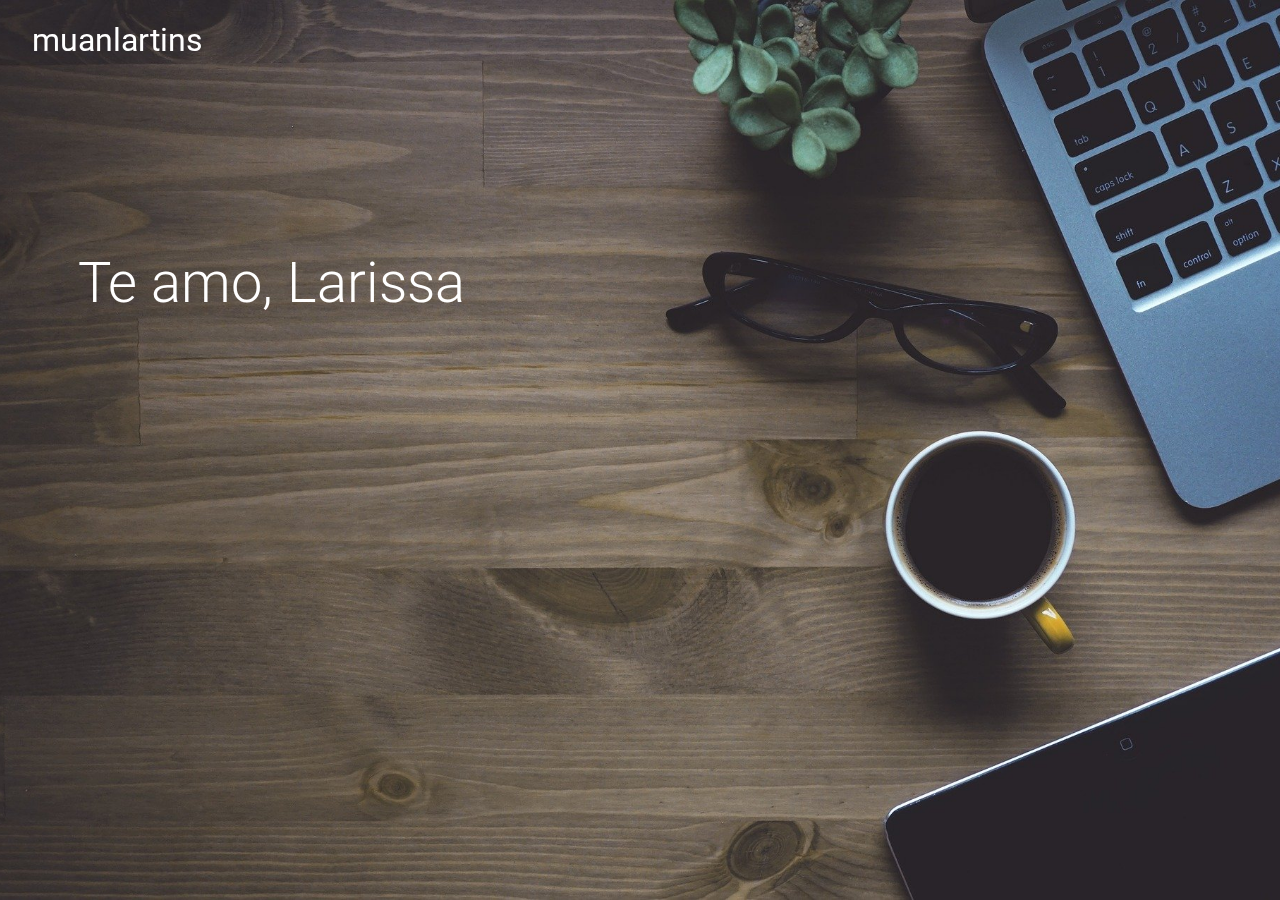
==== index.html @ 87e59795 "Initial template with Bootstrap" ====
<!DOCTYPE html>
<html lang="en">
<head>
    <meta charset="UTF-8">
    <meta name="viewport" content="width=device-width, initial-scale=1.0">
    <meta http-equiv="X-UA-Compatible" content="ie=edge">
    <link rel="stylesheet" href="https://stackpath.bootstrapcdn.com/bootstrap/4.4.1/css/bootstrap.min.css" integrity="sha384-Vkoo8x4CGsO3+Hhxv8T/Q5PaXtkKtu6ug5TOeNV6gBiFeWPGFN9MuhOf23Q9Ifjh" crossorigin="anonymous">
    <link rel="stylesheet" href="style.css">
    <link href="https://fonts.googleapis.com/css?family=Roboto&display=swap" rel="stylesheet">
    <title>muanlartins</title>
</head>
<body>
    <header class="master-header container-fluid">
        <nav class="navbar navbar-expand navbar-dark fixed-top" id="navbar-main">
            <a class="navbar-brand py-2 pl-3" href="muanlartins.github.io" id="logo">muanlartins</a>
        </nav>
        <div class="secret-text display-4">Te amo, Larissa</div>
    </header>
    <div data-spy="scroll" data-target="#navbar-main"></div>
    <script src="https://code.jquery.com/jquery-3.4.1.slim.min.js" integrity="sha384-J6qa4849blE2+poT4WnyKhv5vZF5SrPo0iEjwBvKU7imGFAV0wwj1yYfoRSJoZ+n" crossorigin="anonymous"></script>
    <script src="https://cdn.jsdelivr.net/npm/popper.js@1.16.0/dist/umd/popper.min.js" integrity="sha384-Q6E9RHvbIyZFJoft+2mJbHaEWldlvI9IOYy5n3zV9zzTtmI3UksdQRVvoxMfooAo" crossorigin="anonymous"></script>
    <script src="https://stackpath.bootstrapcdn.com/bootstrap/4.4.1/js/bootstrap.min.js" integrity="sha384-wfSDF2E50Y2D1uUdj0O3uMBJnjuUD4Ih7YwaYd1iqfktj0Uod8GCExl3Og8ifwB6" crossorigin="anonymous"></script>
    <script src="main.js"></script>
</body>
</html>
---- style.css ----
body{
    font-family: 'Roboto', sans-serif;
}

.header-text{
    color: white;
    width: 100vw;
    height: 100vh;
}

#logo{
    font-size : 32px;
    transition : 0.25s;
}

.master-header{
    background-image: url("background.jpg");
    background-repeat: no-repeat;
    background-attachment: scroll;
    background-position: center center;
    background-size: cover;
    width: 100vw;
    height: 100vh;
}

.navbar-background{
    background-color: rgba(0, 0, 0, 0.7);
}

#navbar-main{
    transition-property: background-color;
    transition-duration: 0.25s;
}

.secret-text{
    color: white;
    padding-top: 250px;
    padding-left: 5%;
}
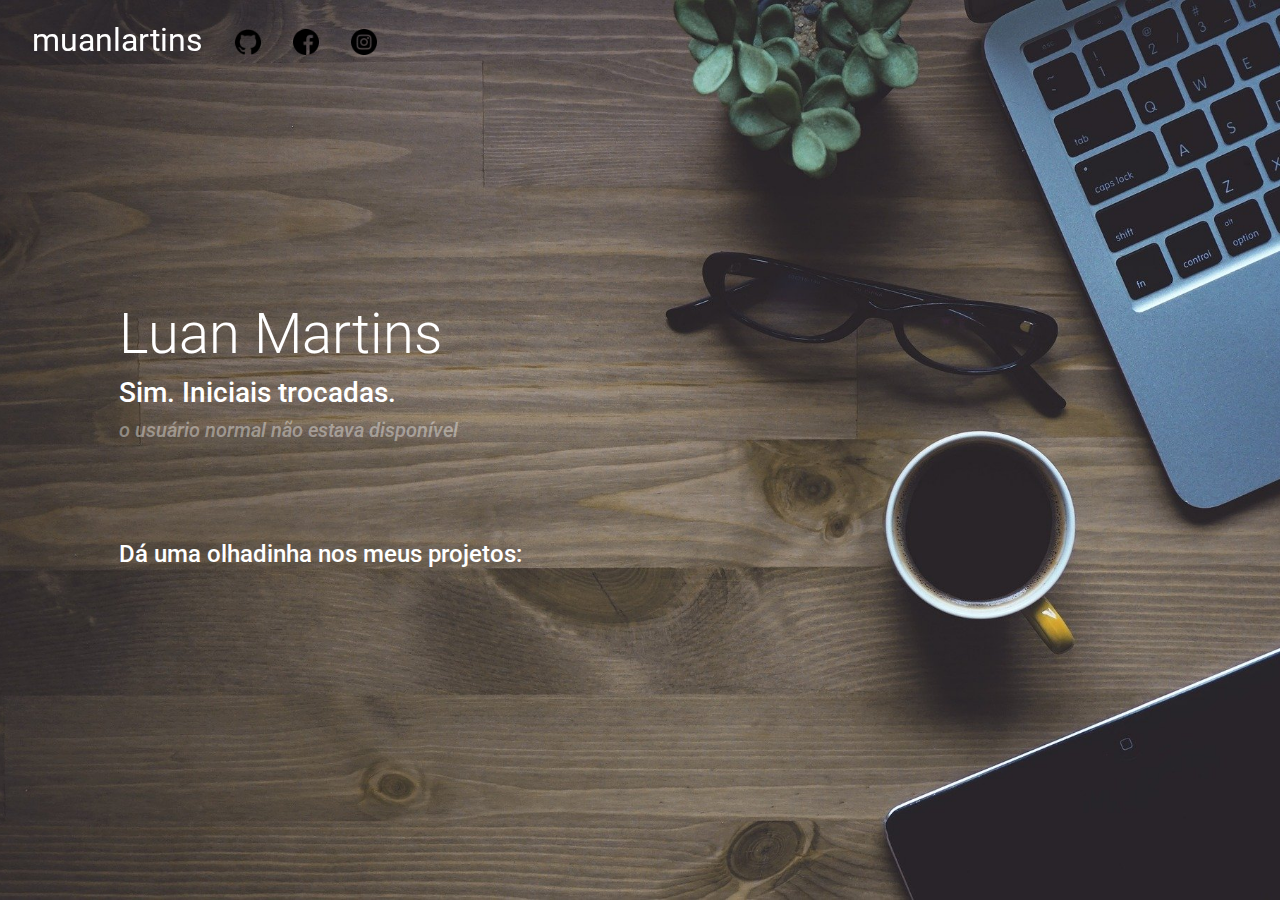
==== commit ea9f569b: "Add main header" ====
--- a/index.html
+++ b/index.html
@@ -10,16 +10,39 @@
     <title>muanlartins</title>
 </head>
 <body>
-    <header class="master-header container-fluid">
+    <div class="main-content container-fluid">
         <nav class="navbar navbar-expand navbar-dark fixed-top" id="navbar-main">
-            <a class="navbar-brand py-2 pl-3" href="muanlartins.github.io" id="logo">muanlartins</a>
+            <a class="navbar-brand py-2 pl-3" href="#" id="logo">muanlartins</a>
+            <ul class="nav pt-1">
+                <li class="nav-item">
+                    <a class="nav-link" href="https://github.com/muanlartins/"><img src="github.png" class="social-media-icon"></a>
+                </li>
+                <li class="nav-item">
+                    <a class="nav-link" href="https://www.facebook.com/profile.php?id=100002943550642"><img src="facebook.png" class="social-media-icon"></a>
+                </li>
+                <li class="nav-item">
+                    <a class="nav-link" href="https://www.instagram.com/muanlartins/"><img src="instagram.png" class="social-media-icon"></a>
+                </li>
+            </ul>
         </nav>
-        <div class="secret-text display-4">Te amo, Larissa</div>
-    </header>
+        <div class="header-text row" style="width: 100%; height:50%; padding-top: 80px">
+            <div class="col offset-1 align-self-end">
+                <h1 class="display-4" id="text-1">Luan Martins</h1>
+                <h2 class="h3" id="text-2">Sim. Iniciais trocadas.</h2>
+                <h3 class="h5" id="text-3" style="color: rgba(255, 255, 255, 0.4)"><i>o usuário normal não estava disponível</i></h3>
+            </div>
+        </div>
+        <div class="row" style="width:100%; height:10%"></div>
+        <div class="header-text row" style="width:100%; height:40%">
+            <div class="col offset-1 align-self-start">
+                <h2 class="h4" id="text-4">Dá uma olhadinha nos meus projetos:</h2>
+            </div>
+        </div>
+    </div>
     <div data-spy="scroll" data-target="#navbar-main"></div>
     <script src="https://code.jquery.com/jquery-3.4.1.slim.min.js" integrity="sha384-J6qa4849blE2+poT4WnyKhv5vZF5SrPo0iEjwBvKU7imGFAV0wwj1yYfoRSJoZ+n" crossorigin="anonymous"></script>
     <script src="https://cdn.jsdelivr.net/npm/popper.js@1.16.0/dist/umd/popper.min.js" integrity="sha384-Q6E9RHvbIyZFJoft+2mJbHaEWldlvI9IOYy5n3zV9zzTtmI3UksdQRVvoxMfooAo" crossorigin="anonymous"></script>
     <script src="https://stackpath.bootstrapcdn.com/bootstrap/4.4.1/js/bootstrap.min.js" integrity="sha384-wfSDF2E50Y2D1uUdj0O3uMBJnjuUD4Ih7YwaYd1iqfktj0Uod8GCExl3Og8ifwB6" crossorigin="anonymous"></script>
     <script src="main.js"></script>
 </body>
-</html>+</html>
--- a/style.css
+++ b/style.css
@@ -4,8 +4,6 @@
 
 .header-text{
     color: white;
-    width: 100vw;
-    height: 100vh;
 }
 
 #logo{
@@ -13,7 +11,7 @@
     transition : 0.25s;
 }
 
-.master-header{
+.main-content{
     background-image: url("background.jpg");
     background-repeat: no-repeat;
     background-attachment: scroll;
@@ -32,8 +30,6 @@
     transition-duration: 0.25s;
 }
 
-.secret-text{
-    color: white;
-    padding-top: 250px;
-    padding-left: 5%;
+.social-media-icon{
+    width:26px;
 }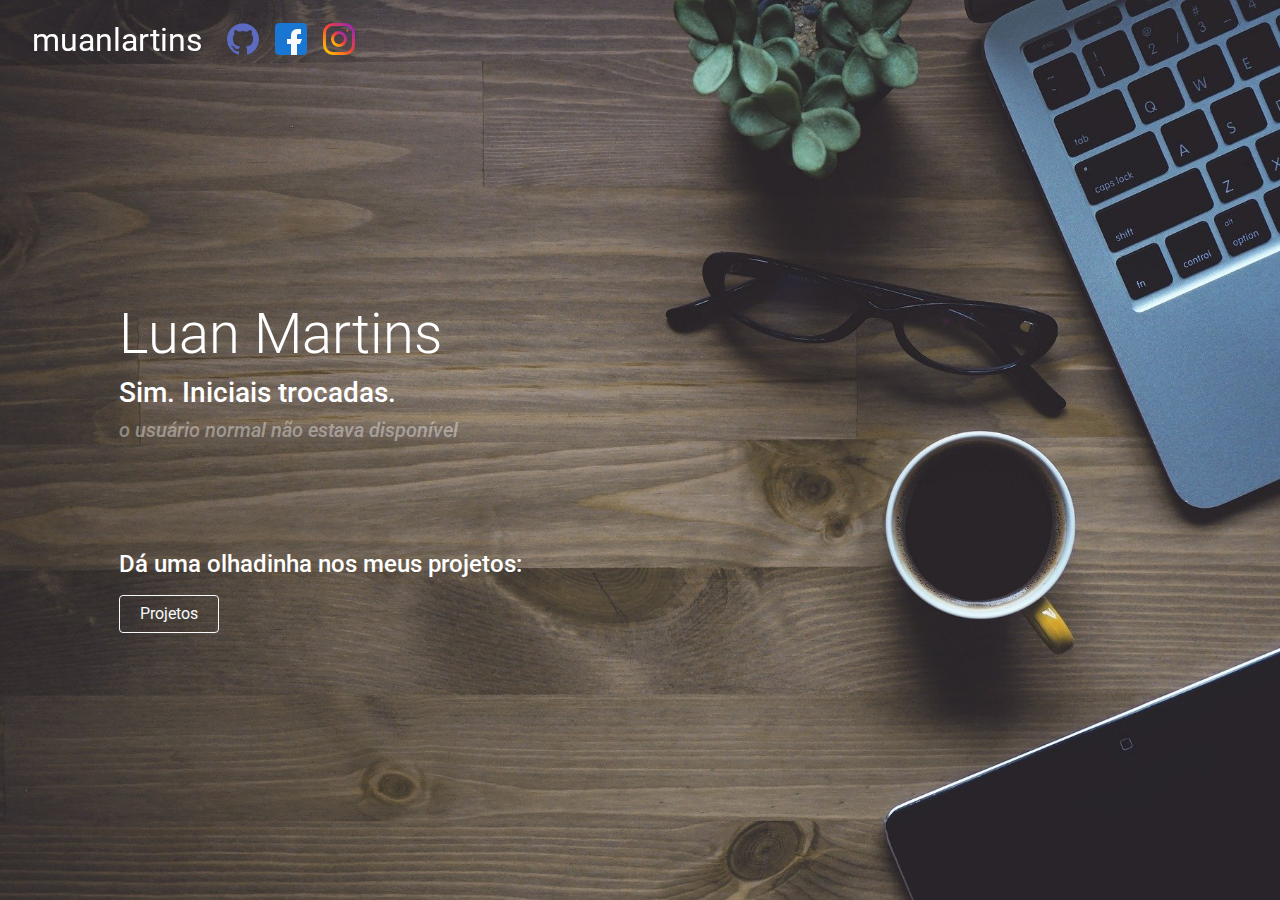
==== commit 6ddf1674: "Final Initial Page Template" ====
--- a/index.html
+++ b/index.html
@@ -12,16 +12,16 @@
 <body>
     <div class="main-content container-fluid">
         <nav class="navbar navbar-expand navbar-dark fixed-top" id="navbar-main">
-            <a class="navbar-brand py-2 pl-3" href="#" id="logo">muanlartins</a>
-            <ul class="nav pt-1">
+            <a class="navbar-brand pt-2 pl-3" href="#" id="logo">muanlartins</a>
+            <ul class="nav">
                 <li class="nav-item">
-                    <a class="nav-link" href="https://github.com/muanlartins/"><img src="github.png" class="social-media-icon"></a>
+                    <a class="px-2 " href="https://github.com/muanlartins/"><img class="img-fluid" id="github"></a>
                 </li>
                 <li class="nav-item">
-                    <a class="nav-link" href="https://www.facebook.com/profile.php?id=100002943550642"><img src="facebook.png" class="social-media-icon"></a>
+                    <a class="px-2" href="https://www.facebook.com/profile.php?id=100002943550642"><img class="img-fluid" id="facebook"></a>
                 </li>
                 <li class="nav-item">
-                    <a class="nav-link" href="https://www.instagram.com/muanlartins/"><img src="instagram.png" class="social-media-icon"></a>
+                    <a class="px-2" href="https://www.instagram.com/muanlartins/"><img class="img-fluid" id="instagram"></a>
                 </li>
             </ul>
         </nav>
@@ -32,10 +32,10 @@
                 <h3 class="h5" id="text-3" style="color: rgba(255, 255, 255, 0.4)"><i>o usuário normal não estava disponível</i></h3>
             </div>
         </div>
-        <div class="row" style="width:100%; height:10%"></div>
-        <div class="header-text row" style="width:100%; height:40%">
+        <div class="header-text row" style="width:100%; height:50%; padding-top: 100px">
             <div class="col offset-1 align-self-start">
                 <h2 class="h4" id="text-4">Dá uma olhadinha nos meus projetos:</h2>
+                <a class="btn btn-outline-light mt-2" style="width: 100px" href="#">Projetos</a>
             </div>
         </div>
     </div>
--- a/style.css
+++ b/style.css
@@ -4,6 +4,7 @@
 
 .header-text{
     color: white;
+    transition: 0.25s;
 }
 
 #logo{
@@ -28,8 +29,4 @@
 #navbar-main{
     transition-property: background-color;
     transition-duration: 0.25s;
-}
-
-.social-media-icon{
-    width:26px;
 }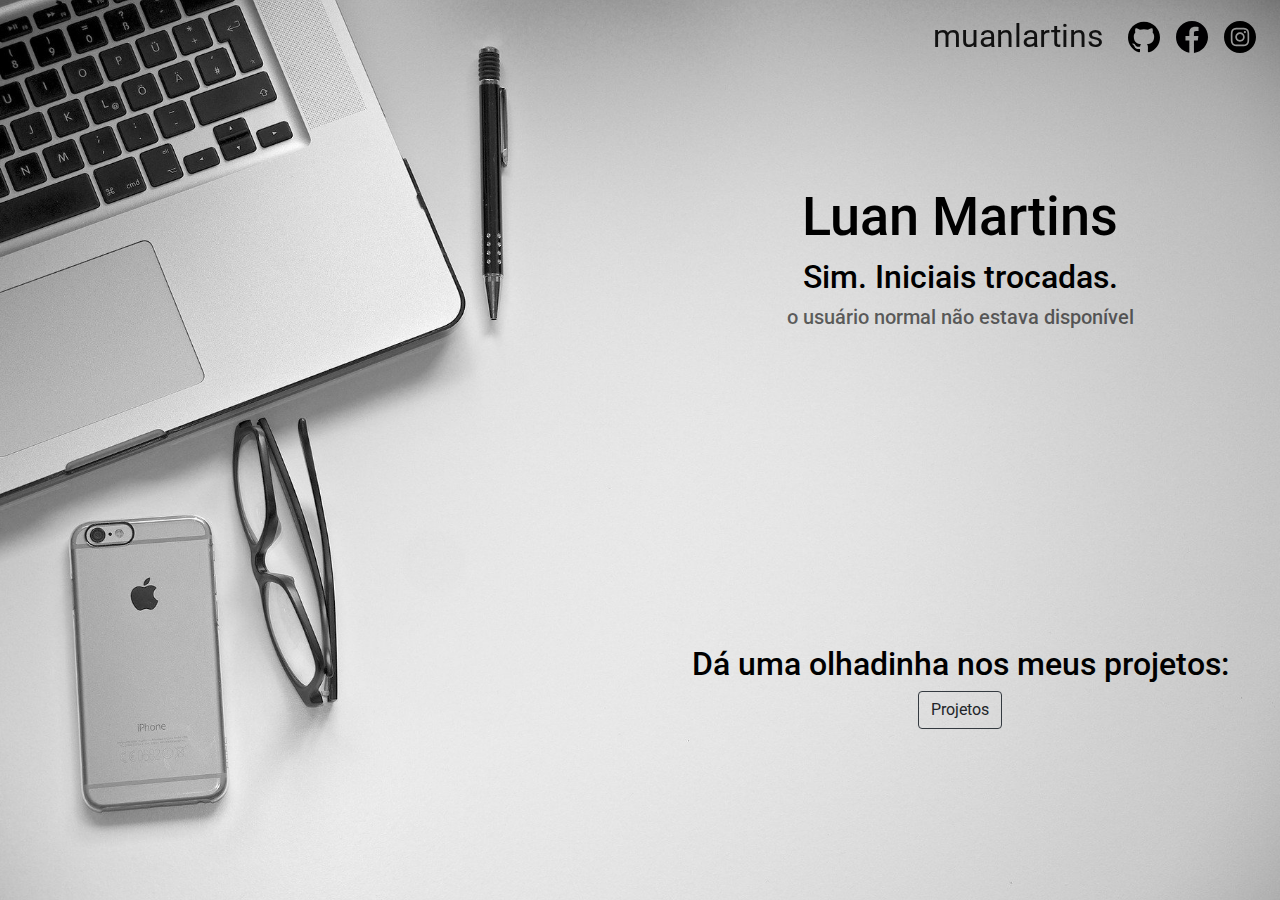
==== commit 308a1fb3: "Added flexbox technology" ====
--- a/index.html
+++ b/index.html
@@ -10,33 +10,29 @@
     <title>muanlartins</title>
 </head>
 <body>
-    <div class="main-content container-fluid">
-        <nav class="navbar navbar-expand navbar-dark fixed-top" id="navbar-main">
-            <a class="navbar-brand pt-2 pl-3" href="#" id="logo">muanlartins</a>
+    <div class="main-content d-flex flex-column">
+        <nav class="navbar navbar-expand navbar-light fixed-top" id="navbar-main">
+            <a class="navbar-brand pt-1 pl-3 ml-auto" href="#" id="logo">muanlartins</a>
             <ul class="nav">
                 <li class="nav-item">
-                    <a class="px-2 " href="https://github.com/muanlartins/"><img class="img-fluid" id="github"></a>
+                    <a class="px-2 " href="https://github.com/muanlartins/"><img class="img-fluid social-media-icon" src="github.svg"></a>
                 </li>
                 <li class="nav-item">
-                    <a class="px-2" href="https://www.facebook.com/profile.php?id=100002943550642"><img class="img-fluid" id="facebook"></a>
+                    <a class="px-2" href="https://www.facebook.com/profile.php?id=100002943550642"><img class="img-fluid social-media-icon" src="facebook.svg"></a>
                 </li>
                 <li class="nav-item">
-                    <a class="px-2" href="https://www.instagram.com/muanlartins/"><img class="img-fluid" id="instagram"></a>
+                    <a class="px-2" href="https://www.instagram.com/muanlartins/"><img class="img-fluid social-media-icon" src="instagram.svg"></a>
                 </li>
             </ul>
         </nav>
-        <div class="header-text row" style="width: 100%; height:50%; padding-top: 80px">
-            <div class="col offset-1 align-self-end">
-                <h1 class="display-4" id="text-1">Luan Martins</h1>
-                <h2 class="h3" id="text-2">Sim. Iniciais trocadas.</h2>
-                <h3 class="h5" id="text-3" style="color: rgba(255, 255, 255, 0.4)"><i>o usuário normal não estava disponível</i></h3>
-            </div>
+        <div class="d-flex flex-column justify-content-center ml-auto w-custom h-50 mt-5">
+            <h1 class="header-text align-self-center" id="text-1">Luan Martins</h1>
+            <h2 class="header-text align-self-center" id="text-2">Sim. Iniciais trocadas.</h2>
+            <h3 class="header-text align-self-center" id="text-3">o usuário normal não estava disponível</h3>
         </div>
-        <div class="header-text row" style="width:100%; height:50%; padding-top: 100px">
-            <div class="col offset-1 align-self-start">
-                <h2 class="h4" id="text-4">Dá uma olhadinha nos meus projetos:</h2>
-                <a class="btn btn-outline-light mt-2" style="width: 100px" href="#">Projetos</a>
-            </div>
+        <div class="d-flex flex-column justify-content-center ml-auto w-custom h-50">
+            <h2 class="header-text align-self-center" id="text-4">Dá uma olhadinha nos meus projetos:</h2>
+            <a class="btn btn-outline-dark align-self-center">Projetos</a>
         </div>
     </div>
     <div data-spy="scroll" data-target="#navbar-main"></div>
--- a/style.css
+++ b/style.css
@@ -3,17 +3,17 @@
 }
 
 .header-text{
-    color: white;
+    color: black;
     transition: 0.25s;
 }
 
 #logo{
-    font-size : 32px;
-    transition : 0.25s;
+    font-size : 20px;
+    transition: 0.25s;
 }
 
 .main-content{
-    background-image: url("background.jpg");
+    background-image: url("background-4.jpg");
     background-repeat: no-repeat;
     background-attachment: scroll;
     background-position: center center;
@@ -29,4 +29,252 @@
 #navbar-main{
     transition-property: background-color;
     transition-duration: 0.25s;
+}
+
+.social-media-icon{
+    width: 20px;
+    transition-duration: 0.25s;
+    transition-property: all;
+}
+
+#text-1{
+    font-size: 46px;
+}
+
+#text-2{
+    font-size: 24px;
+}
+
+#text-3{
+    font-size: 12px;
+    color: rgb(0, 0, 0, 0.6);
+}
+
+#text-4{
+    font-size: 24px;
+}
+
+.w-custom{
+    width: 50%!important;
+}
+
+@media only screen and (min-width: 270px){
+
+    #text-1{
+        font-size: 36px;
+    }
+
+    #text-2{
+        font-size: 19px;
+    }
+
+    #text-3{
+        font-size: 10px;
+    }
+
+    #text-4{
+        font-size: 19px;
+    }
+
+
+    #logo{
+        font-size: 16px;
+    }
+
+    .social-media-icon{
+        width: 16px;
+    }
+
+    .w-custom{
+        width: 100%!important;
+    }
+}
+
+@media only screen and (min-width: 380px){
+
+    #text-1{
+        font-size: 40px;
+    }
+
+    #text-2{
+        font-size: 21px;
+    }
+
+    #text-3{
+        font-size: 11px;
+    }
+
+    #text-4{
+        font-size: 21px;
+    }
+
+
+    #logo{
+        font-size: 18px;
+    }
+
+    .social-media-icon{
+        width: 18px;
+    }
+
+    .w-custom{
+        width: 100%!important;
+    }
+}
+
+@media only screen and (min-width: 490px){
+
+    #text-1{
+        font-size: 44px;
+    }
+
+    #text-2{
+        font-size: 23px;
+    }
+
+    #text-3{
+        font-size: 12px;
+    }
+
+    #text-4{
+        font-size: 23px;
+    }
+
+
+    #logo{
+        font-size: 20px;
+    }
+
+    .social-media-icon{
+        width: 20px;
+    }
+
+    .w-custom{
+        width: 90%!important;
+    }
+}
+
+@media only screen and (min-width: 576px){
+
+    #text-1{
+        font-size: 48px;
+    }
+
+    #text-2{
+        font-size: 26px;
+    }
+
+    #text-3{
+        font-size: 14px;
+    }
+
+    #text-4{
+        font-size: 26px;
+    }
+
+
+    #logo{
+        font-size: 22px;
+    }
+
+    .social-media-icon{
+        width: 22px;
+    }
+
+    .w-custom{
+        width: 80%!important;
+    }
+}
+
+@media only screen and (min-width: 768px){
+
+    #text-1{
+        font-size: 50px;
+    }
+
+    #text-2{
+        font-size: 28px;
+    }
+
+    #text-3{
+        font-size: 16px;
+    }
+
+    #text-4{
+        font-size: 28px;
+    }
+
+    #logo{
+        font-size: 24px;
+    }
+
+    .social-media-icon{
+        width: 24px;
+    }
+
+    .w-custom{
+        width: 70%!important;
+    }
+}
+
+@media only screen and (min-width: 992px){
+
+    #text-1{
+        font-size: 52px;
+    }
+
+    #text-2{
+        font-size: 30px;
+    }
+
+    #text-3{
+        font-size: 18px;
+    }
+
+    #text-4{
+        font-size: 30px;
+    }
+
+    #logo{
+        font-size: 28px;
+    }
+
+    .social-media-icon{
+        width: 28px;
+    }
+
+    .w-custom{
+        width: 60%!important;
+    }
+}
+
+@media only screen and (min-width: 1200px){
+
+    #text-1{
+        font-size: 54px;
+    }
+
+    #text-2{
+        font-size: 32px;
+    }
+
+    #text-3{
+        font-size: 20px;
+    }
+
+    #text-4{
+        font-size: 32px;
+    }
+
+    #logo{
+        font-size: 32px;
+    }
+
+    .social-media-icon{
+        width: 32px;
+    }
+
+    .w-custom{
+        width: 50%!important;
+    }
 }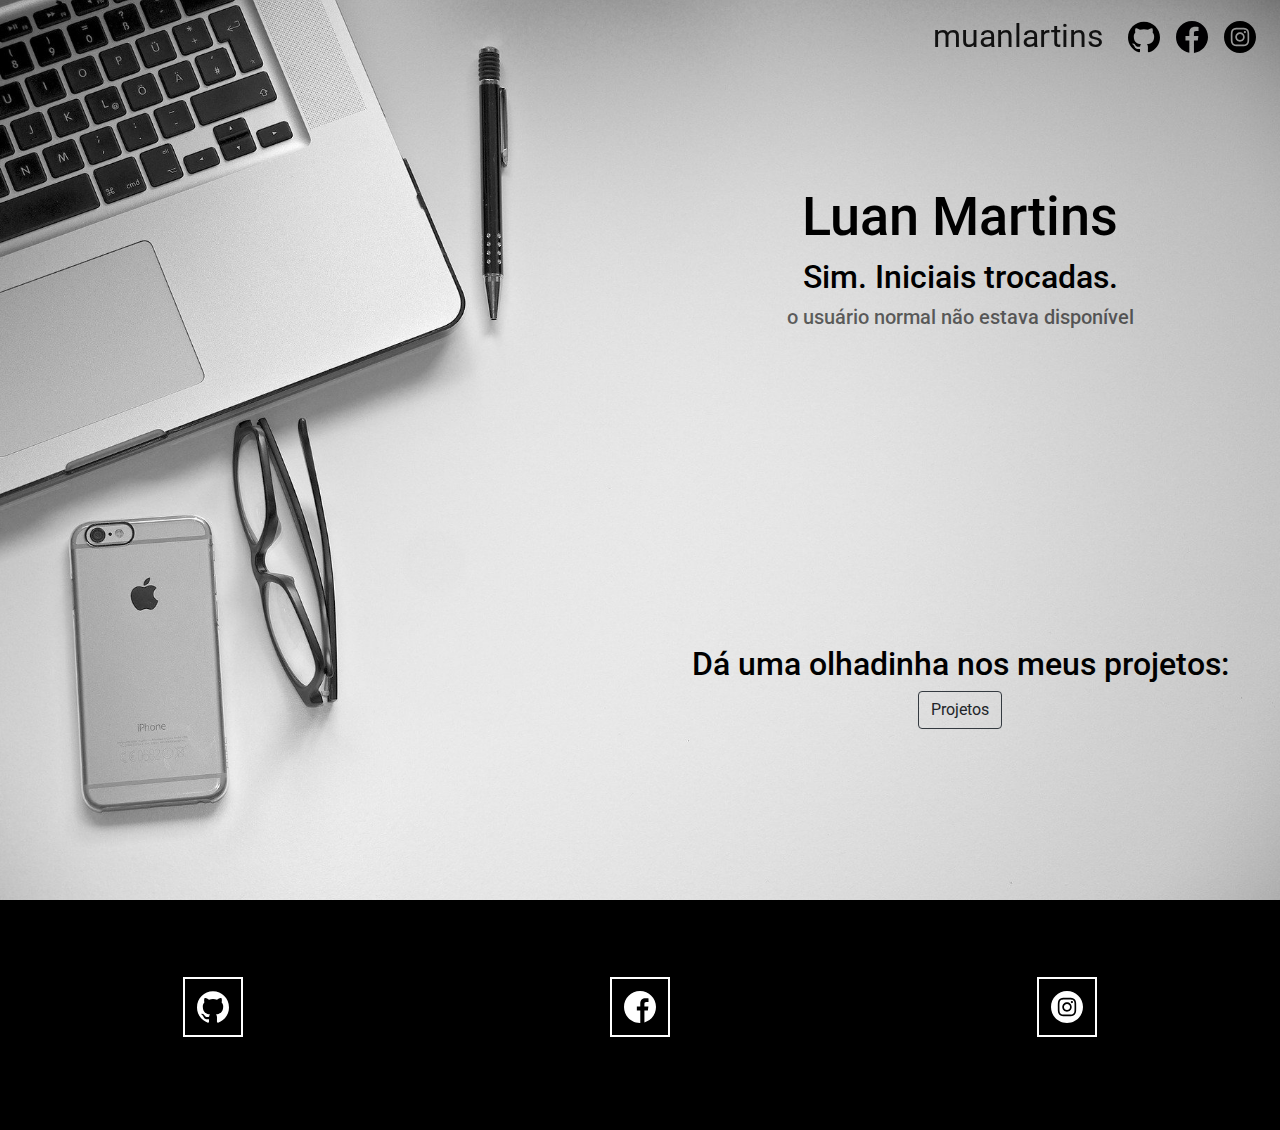
==== commit 80f42fed: "Added footer" ====
--- a/index.html
+++ b/index.html
@@ -35,6 +35,31 @@
             <a class="btn btn-outline-dark align-self-center">Projetos</a>
         </div>
     </div>
+    <footer class="d-flex main-footer">
+        <ul class="d-flex flex-row justify-content-around w-100 align-self-center" style="position: absolute;">
+            <li class="d-flex nav-item footer-social-media-icon">
+                <span style="color: white"></span>
+                <span style="color: white"></span>
+                <span style="color: white"></span>
+                <span style="color: white"></span>
+                <a href="https://github.com/muanlartins/" class="d-flex align-self-center justify-content-center w-100 h-100"><img class="img-fluid social-media-icon align-self-center" src="github-white.svg"></a>
+            </li>
+            <li class="d-flex nav-item footer-social-media-icon">
+                <span style="color: white"></span>
+                <span style="color: white"></span>
+                <span style="color: white"></span>
+                <span style="color: white"></span>
+                <a href="https://www.facebook.com/profile.php?id=100002943550642" class="d-flex align-self-center justify-content-center w-100 h-100 "><img class="img-fluid social-media-icon" src="facebook-white.svg"></a>
+            </li>
+            <li class="d-flex nav-item footer-social-media-icon">
+                <span style="color: white"></span>
+                <span style="color: white"></span>
+                <span style="color: white"></span>
+                <span style="color: white"></span>
+                <a href="https://www.instagram.com/muanlartins/" class="d-flex align-self-center justify-content-center w-100 h-100 "><img class="img-fluid social-media-icon" src="instagram-white.svg"></a>
+            </li>
+        </ul>
+    </footer>
     <div data-spy="scroll" data-target="#navbar-main"></div>
     <script src="https://code.jquery.com/jquery-3.4.1.slim.min.js" integrity="sha384-J6qa4849blE2+poT4WnyKhv5vZF5SrPo0iEjwBvKU7imGFAV0wwj1yYfoRSJoZ+n" crossorigin="anonymous"></script>
     <script src="https://cdn.jsdelivr.net/npm/popper.js@1.16.0/dist/umd/popper.min.js" integrity="sha384-Q6E9RHvbIyZFJoft+2mJbHaEWldlvI9IOYy5n3zV9zzTtmI3UksdQRVvoxMfooAo" crossorigin="anonymous"></script>
--- a/style.css
+++ b/style.css
@@ -1,5 +1,84 @@
+*{
+    margin: 0;
+    padding: 0;
+    box-sizing: border-box;
+}
+
 body{
     font-family: 'Roboto', sans-serif;
+}
+
+.footer-social-media-icon{
+    position: relative;
+    width: 40px;
+    height: 40px;
+    list-style: none;
+    background-color: black;
+}
+
+.footer-social-media-icon span{
+    position: absolute;
+    transition: transform 0.5s;
+}
+
+.footer-social-media-icon span:nth-child(1){
+    width: 100%;
+    height: 2px;
+    background-color: white;
+    top: 0;
+    left: 0;
+    transform-origin: left;
+}
+
+.footer-social-media-icon:hover span:nth-child(1){
+    transform: scaleX(0);
+    transform-origin: right;
+    transition: transform 0.5s;
+}
+
+.footer-social-media-icon span:nth-child(2){
+    width: 100%;
+    height: 2px;
+    background-color: white;
+    bottom: 0;
+    right: 0;
+    transform-origin: right;
+}
+
+.footer-social-media-icon:hover span:nth-child(2){
+    transform: scaleX(0);
+    transform-origin: left;
+    transition: transform 0.5s;
+}
+
+.footer-social-media-icon span:nth-child(3){
+    width: 2px;
+    height: 100%;
+    background-color: white;
+    top: 0;
+    left: 0;
+    transform-origin: bottom;
+}
+
+.footer-social-media-icon:hover span:nth-child(3){
+    transform: scaleY(0);
+    transform-origin: top;
+    transition: transform 0.5s;
+}
+
+.footer-social-media-icon span:nth-child(4){
+    width: 2px;
+    height: 100%;
+    background-color: white;
+    bottom: 0;
+    right: 0;
+    transform-origin: top;
+}
+
+.footer-social-media-icon:hover span:nth-child(4){
+    transform: scaleY(0);
+    transform-origin: bottom;
+    transition: transform 0.5s;
 }
 
 .header-text{
@@ -8,7 +87,7 @@
 }
 
 #logo{
-    font-size : 20px;
+    font-size : 16px;
     transition: 0.25s;
 }
 
@@ -18,12 +97,18 @@
     background-attachment: scroll;
     background-position: center center;
     background-size: cover;
-    width: 100vw;
+    width: 100%;
     height: 100vh;
 }
 
+.main-footer{
+    width: 100%;
+    height: 80px;
+    background-color: rgba(0, 0, 0, 1);
+}
+
 .navbar-background{
-    background-color: rgba(0, 0, 0, 0.7);
+    background-color: rgba(255, 255, 255, 0.7);
 }
 
 #navbar-main{
@@ -32,244 +117,266 @@
 }
 
 .social-media-icon{
-    width: 20px;
+    width: 16px;
     transition-duration: 0.25s;
     transition-property: all;
 }
 
 #text-1{
-    font-size: 46px;
+    font-size: 36px;
 }
 
 #text-2{
-    font-size: 24px;
+    font-size: 19px;
 }
 
 #text-3{
-    font-size: 12px;
+    font-size: 10px;
     color: rgb(0, 0, 0, 0.6);
 }
 
 #text-4{
-    font-size: 24px;
+    font-size: 19px;
 }
 
 .w-custom{
-    width: 50%!important;
-}
-
-@media only screen and (min-width: 270px){
-
-    #text-1{
-        font-size: 36px;
-    }
-
-    #text-2{
-        font-size: 19px;
-    }
-
-    #text-3{
-        font-size: 10px;
-    }
-
-    #text-4{
-        font-size: 19px;
-    }
-
-
-    #logo{
+    width: 100%!important;
+}
+
+@media only screen and (min-width: 380px){
+
+    .footer-social-media-icon{
+        width: 42px;
+        height: 42px;
+    }
+
+    .main-footer{
+        height: 90px;
+    }
+
+    #text-1{
+        font-size: 40px;
+    }
+
+    #text-2{
+        font-size: 21px;
+    }
+
+    #text-3{
+        font-size: 11px;
+    }
+
+    #text-4{
+        font-size: 21px;
+    }
+
+
+    #logo{
+        font-size: 18px;
+    }
+
+    .social-media-icon{
+        width: 18px;
+    }
+
+    .w-custom{
+        width: 100%!important;
+    }
+}
+
+@media only screen and (min-width: 490px){
+
+    .footer-social-media-icon{
+        width: 44px;
+        height: 44px;
+    }
+
+    .main-footer{
+        height: 100px;
+    }
+
+    #text-1{
+        font-size: 44px;
+    }
+
+    #text-2{
+        font-size: 23px;
+    }
+
+    #text-3{
+        font-size: 12px;
+    }
+
+    #text-4{
+        font-size: 23px;
+    }
+
+
+    #logo{
+        font-size: 20px;
+    }
+
+    .social-media-icon{
+        width: 20px;
+    }
+
+    .w-custom{
+        width: 90%!important;
+    }
+}
+
+@media only screen and (min-width: 576px){
+
+    .footer-social-media-icon{
+        width: 48px;
+        height: 48px;
+    }
+
+    .main-footer{
+        height: 120px;
+    }
+
+    #text-1{
+        font-size: 48px;
+    }
+
+    #text-2{
+        font-size: 26px;
+    }
+
+    #text-3{
+        font-size: 14px;
+    }
+
+    #text-4{
+        font-size: 26px;
+    }
+
+
+    #logo{
+        font-size: 22px;
+    }
+
+    .social-media-icon{
+        width: 22px;
+    }
+
+    .w-custom{
+        width: 80%!important;
+    }
+}
+
+@media only screen and (min-width: 768px){
+
+    .footer-social-media-icon{
+        width: 52px;
+        height: 52px;
+    }
+
+    .main-footer{
+        height: 150px;
+    }
+
+    #text-1{
+        font-size: 50px;
+    }
+
+    #text-2{
+        font-size: 28px;
+    }
+
+    #text-3{
         font-size: 16px;
     }
 
-    .social-media-icon{
-        width: 16px;
-    }
-
-    .w-custom{
-        width: 100%!important;
-    }
-}
-
-@media only screen and (min-width: 380px){
-
-    #text-1{
-        font-size: 40px;
-    }
-
-    #text-2{
-        font-size: 21px;
-    }
-
-    #text-3{
-        font-size: 11px;
-    }
-
-    #text-4{
-        font-size: 21px;
-    }
-
-
-    #logo{
+    #text-4{
+        font-size: 28px;
+    }
+
+    #logo{
+        font-size: 24px;
+    }
+
+    .social-media-icon{
+        width: 24px;
+    }
+
+    .w-custom{
+        width: 70%!important;
+    }
+}
+
+@media only screen and (min-width: 992px){
+
+    .footer-social-media-icon{
+        width: 56px;
+        height: 56px;
+    }
+
+    .main-footer{
+        height: 180px;
+    }
+
+    #text-1{
+        font-size: 52px;
+    }
+
+    #text-2{
+        font-size: 30px;
+    }
+
+    #text-3{
         font-size: 18px;
     }
 
-    .social-media-icon{
-        width: 18px;
-    }
-
-    .w-custom{
-        width: 100%!important;
-    }
-}
-
-@media only screen and (min-width: 490px){
-
-    #text-1{
-        font-size: 44px;
-    }
-
-    #text-2{
-        font-size: 23px;
-    }
-
-    #text-3{
-        font-size: 12px;
-    }
-
-    #text-4{
-        font-size: 23px;
-    }
-
-
-    #logo{
+    #text-4{
+        font-size: 30px;
+    }
+
+    #logo{
+        font-size: 28px;
+    }
+
+    .social-media-icon{
+        width: 28px;
+    }
+
+    .w-custom{
+        width: 60%!important;
+    }
+}
+
+@media only screen and (min-width: 1200px){
+
+    .footer-social-media-icon{
+        width: 60px;
+        height: 60px;
+    }
+
+    .main-footer{
+        height: 230px;
+    }
+
+    #text-1{
+        font-size: 54px;
+    }
+
+    #text-2{
+        font-size: 32px;
+    }
+
+    #text-3{
         font-size: 20px;
     }
 
-    .social-media-icon{
-        width: 20px;
-    }
-
-    .w-custom{
-        width: 90%!important;
-    }
-}
-
-@media only screen and (min-width: 576px){
-
-    #text-1{
-        font-size: 48px;
-    }
-
-    #text-2{
-        font-size: 26px;
-    }
-
-    #text-3{
-        font-size: 14px;
-    }
-
-    #text-4{
-        font-size: 26px;
-    }
-
-
-    #logo{
-        font-size: 22px;
-    }
-
-    .social-media-icon{
-        width: 22px;
-    }
-
-    .w-custom{
-        width: 80%!important;
-    }
-}
-
-@media only screen and (min-width: 768px){
-
-    #text-1{
-        font-size: 50px;
-    }
-
-    #text-2{
-        font-size: 28px;
-    }
-
-    #text-3{
-        font-size: 16px;
-    }
-
-    #text-4{
-        font-size: 28px;
-    }
-
-    #logo{
-        font-size: 24px;
-    }
-
-    .social-media-icon{
-        width: 24px;
-    }
-
-    .w-custom{
-        width: 70%!important;
-    }
-}
-
-@media only screen and (min-width: 992px){
-
-    #text-1{
-        font-size: 52px;
-    }
-
-    #text-2{
-        font-size: 30px;
-    }
-
-    #text-3{
-        font-size: 18px;
-    }
-
-    #text-4{
-        font-size: 30px;
-    }
-
-    #logo{
-        font-size: 28px;
-    }
-
-    .social-media-icon{
-        width: 28px;
-    }
-
-    .w-custom{
-        width: 60%!important;
-    }
-}
-
-@media only screen and (min-width: 1200px){
-
-    #text-1{
-        font-size: 54px;
-    }
-
-    #text-2{
+    #text-4{
         font-size: 32px;
     }
 
-    #text-3{
-        font-size: 20px;
-    }
-
-    #text-4{
+    #logo{
         font-size: 32px;
     }
 
-    #logo{
-        font-size: 32px;
-    }
-
     .social-media-icon{
         width: 32px;
     }
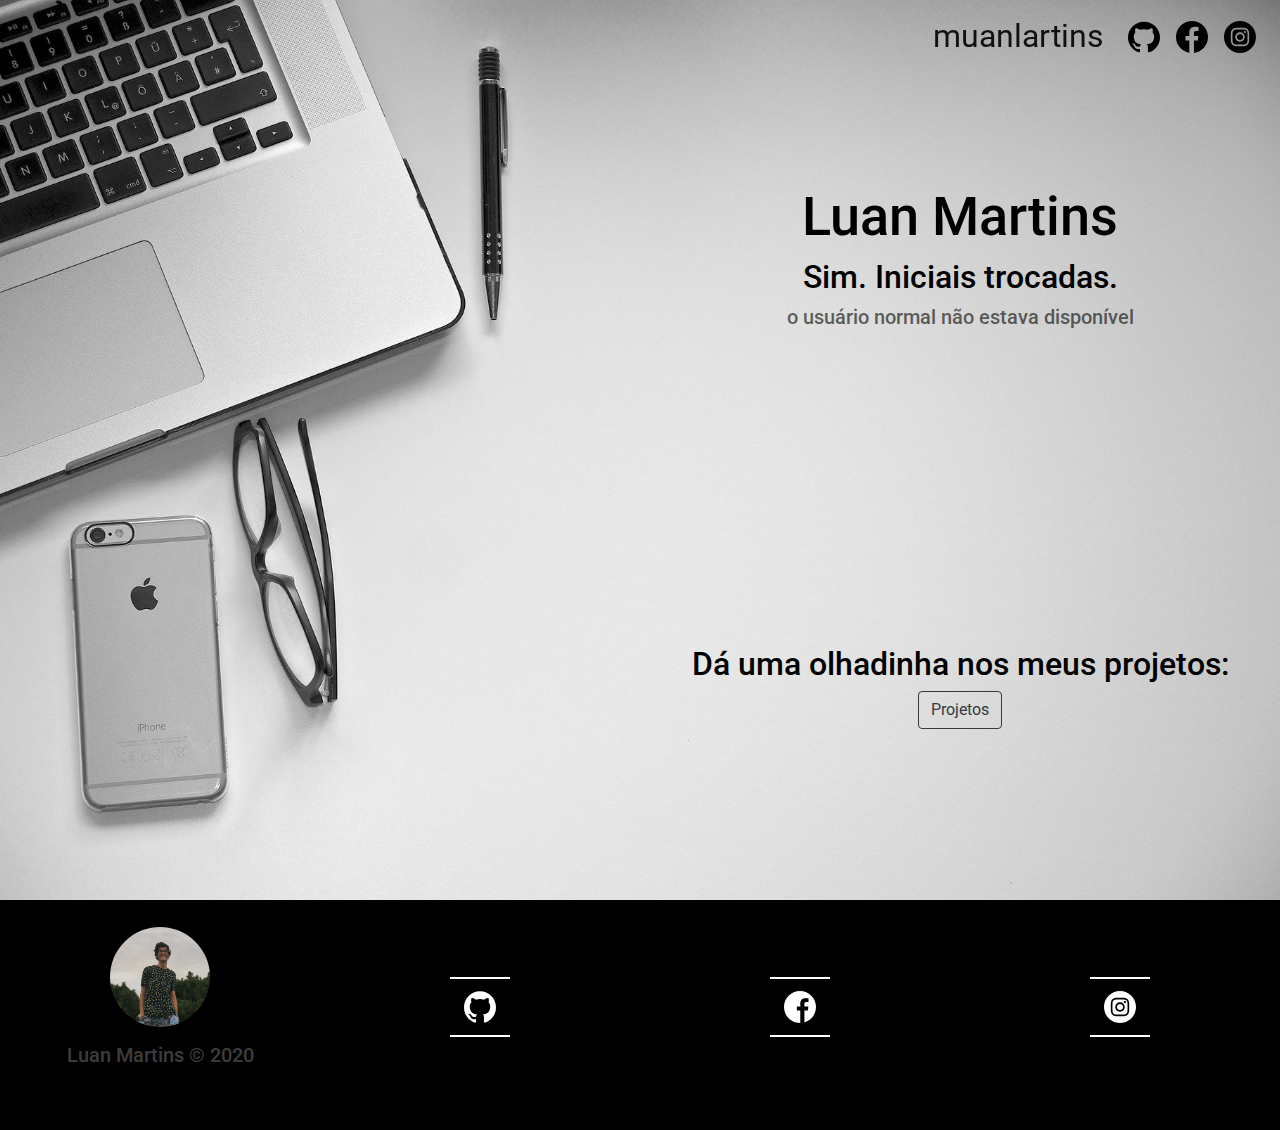
==== commit e6b07454: "Footer Description" ====
--- a/index.html
+++ b/index.html
@@ -5,7 +5,7 @@
     <meta name="viewport" content="width=device-width, initial-scale=1.0">
     <meta http-equiv="X-UA-Compatible" content="ie=edge">
     <link rel="stylesheet" href="https://stackpath.bootstrapcdn.com/bootstrap/4.4.1/css/bootstrap.min.css" integrity="sha384-Vkoo8x4CGsO3+Hhxv8T/Q5PaXtkKtu6ug5TOeNV6gBiFeWPGFN9MuhOf23Q9Ifjh" crossorigin="anonymous">
-    <link rel="stylesheet" href="style.css">
+    <link rel="stylesheet" href="css/style.css">
     <link href="https://fonts.googleapis.com/css?family=Roboto&display=swap" rel="stylesheet">
     <title>muanlartins</title>
 </head>
@@ -15,13 +15,13 @@
             <a class="navbar-brand pt-1 pl-3 ml-auto" href="#" id="logo">muanlartins</a>
             <ul class="nav">
                 <li class="nav-item">
-                    <a class="px-2 " href="https://github.com/muanlartins/"><img class="img-fluid social-media-icon" src="github.svg"></a>
+                    <a class="px-2 " href="https://github.com/muanlartins/"><img class="img-fluid social-media-icon" src="img/github.svg"></a>
                 </li>
                 <li class="nav-item">
-                    <a class="px-2" href="https://www.facebook.com/profile.php?id=100002943550642"><img class="img-fluid social-media-icon" src="facebook.svg"></a>
+                    <a class="px-2" href="https://www.facebook.com/profile.php?id=100002943550642"><img class="img-fluid social-media-icon" src="img/facebook.svg"></a>
                 </li>
                 <li class="nav-item">
-                    <a class="px-2" href="https://www.instagram.com/muanlartins/"><img class="img-fluid social-media-icon" src="instagram.svg"></a>
+                    <a class="px-2" href="https://www.instagram.com/muanlartins/"><img class="img-fluid social-media-icon" src="img/instagram.svg"></a>
                 </li>
             </ul>
         </nav>
@@ -32,31 +32,38 @@
         </div>
         <div class="d-flex flex-column justify-content-center ml-auto w-custom h-50">
             <h2 class="header-text align-self-center" id="text-4">Dá uma olhadinha nos meus projetos:</h2>
-            <a class="btn btn-outline-dark align-self-center">Projetos</a>
+            <a class="align-self-center" href="#"><button class="btn btn-outline-dark align-self-center">Projetos</button></a>
         </div>
     </div>
-    <footer class="d-flex main-footer">
-        <ul class="d-flex flex-row justify-content-around w-100 align-self-center" style="position: absolute;">
+    <footer class="d-flex flex-row main-footer">
+        <div class="d-flex flex-column w-25 h-100 justify-content-center">
+            <div class="align-self-center"><img src="img/muanlartins.jpg" class="img-fluid footer-selfdescription-image"></div>
+            <div class="d-flex flex-column align-self-center pt-3">
+                <h5 class="align-self-center copyright">Luan Martins &copy; 2020</h5>
+                <h6 class="align-self-center secret-text">Apaixonado pela Larissa</h6>
+            </div>
+        </div>
+        <ul class="d-flex flex-row justify-content-around w-75 align-self-center">
             <li class="d-flex nav-item footer-social-media-icon">
                 <span style="color: white"></span>
                 <span style="color: white"></span>
                 <span style="color: white"></span>
                 <span style="color: white"></span>
-                <a href="https://github.com/muanlartins/" class="d-flex align-self-center justify-content-center w-100 h-100"><img class="img-fluid social-media-icon align-self-center" src="github-white.svg"></a>
+                <a href="https://github.com/muanlartins/" class="d-flex align-self-center justify-content-center w-100 h-100"><img class="img-fluid social-media-icon align-self-center" src="img/github-white.svg"></a>
             </li>
             <li class="d-flex nav-item footer-social-media-icon">
                 <span style="color: white"></span>
                 <span style="color: white"></span>
                 <span style="color: white"></span>
                 <span style="color: white"></span>
-                <a href="https://www.facebook.com/profile.php?id=100002943550642" class="d-flex align-self-center justify-content-center w-100 h-100 "><img class="img-fluid social-media-icon" src="facebook-white.svg"></a>
+                <a href="https://www.facebook.com/profile.php?id=100002943550642" class="d-flex align-self-center justify-content-center w-100 h-100 "><img class="img-fluid social-media-icon" src="img/facebook-white.svg"></a>
             </li>
             <li class="d-flex nav-item footer-social-media-icon">
                 <span style="color: white"></span>
                 <span style="color: white"></span>
                 <span style="color: white"></span>
                 <span style="color: white"></span>
-                <a href="https://www.instagram.com/muanlartins/" class="d-flex align-self-center justify-content-center w-100 h-100 "><img class="img-fluid social-media-icon" src="instagram-white.svg"></a>
+                <a href="https://www.instagram.com/muanlartins/" class="d-flex align-self-center justify-content-center w-100 h-100 "><img class="img-fluid social-media-icon" src="img/instagram-white.svg"></a>
             </li>
         </ul>
     </footer>
@@ -64,6 +71,6 @@
     <script src="https://code.jquery.com/jquery-3.4.1.slim.min.js" integrity="sha384-J6qa4849blE2+poT4WnyKhv5vZF5SrPo0iEjwBvKU7imGFAV0wwj1yYfoRSJoZ+n" crossorigin="anonymous"></script>
     <script src="https://cdn.jsdelivr.net/npm/popper.js@1.16.0/dist/umd/popper.min.js" integrity="sha384-Q6E9RHvbIyZFJoft+2mJbHaEWldlvI9IOYy5n3zV9zzTtmI3UksdQRVvoxMfooAo" crossorigin="anonymous"></script>
     <script src="https://stackpath.bootstrapcdn.com/bootstrap/4.4.1/js/bootstrap.min.js" integrity="sha384-wfSDF2E50Y2D1uUdj0O3uMBJnjuUD4Ih7YwaYd1iqfktj0Uod8GCExl3Og8ifwB6" crossorigin="anonymous"></script>
-    <script src="main.js"></script>
+    <script src="js/main.js"></script>
 </body>
 </html>
--- a/css/style.css
+++ b/css/style.css
@@ -0,0 +1,412 @@
+*{
+    margin: 0;
+    padding: 0;
+    box-sizing: border-box;
+}
+
+body{
+    font-family: 'Roboto', sans-serif;
+}
+
+.copyright{
+    color: rgba(211, 211, 211, 0.3);
+}
+
+div .secret-text{
+    color: rgba(211, 211, 211, 0.3);
+    transform-origin: center;
+    transition: 0.5s;
+    transform: scale(0);
+}
+
+div:hover .secret-text{
+    color: rgba(211, 211, 211, 0.1);
+    transform-origin: center;
+    transition: 0.5s;
+    transform: scale(1);
+}
+
+.footer-selfdescription-image{
+    width: 100px;
+    border-radius: 50px;
+}
+
+.footer-social-media-icon{
+    position: relative;
+    width: 40px;
+    height: 40px;
+    list-style: none;
+    background-color: black;
+}
+
+.footer-social-media-icon span{
+    position: absolute;
+    transition: transform 0.5s;
+}
+
+.footer-social-media-icon span:nth-child(1){
+    width: 100%;
+    height: 2px;
+    background-color: white;
+    top: 0;
+    left: 0;
+    transform-origin: right;
+}
+
+.footer-social-media-icon:hover span:nth-child(1){
+    transform: scaleX(0);
+    transform-origin: left;
+    transition: transform 0.5s;
+}
+
+.footer-social-media-icon span:nth-child(2){
+    width: 100%;
+    height: 2px;
+    background-color: white;
+    bottom: 0;
+    right: 0;
+    transform-origin: left;
+}
+
+.footer-social-media-icon:hover span:nth-child(2){
+    transform: scaleX(0);
+    transform-origin: right;
+    transition: transform 0.5s;
+}
+
+.footer-social-media-icon span:nth-child(3){
+    width: 2px;
+    height: 100%;
+    background-color: white;
+    top: 0;
+    left: 0;
+    transform-origin: bottom;
+    transform: scale(0);
+}
+
+.footer-social-media-icon:hover span:nth-child(3){
+    transform: scaleY(1);
+    transform-origin: top;
+    transition: transform 0.5s;
+}
+
+.footer-social-media-icon span:nth-child(4){
+    width: 2px;
+    height: 100%;
+    background-color: white;
+    bottom: 0;
+    right: 0;
+    transform-origin: top;
+    transform: scale(0);
+}
+
+.footer-social-media-icon:hover span:nth-child(4){
+    transform: scaleY(1);
+    transform-origin: bottom;
+    transition: transform 0.5s;
+}
+
+.header-text{
+    color: black;
+    transition: 0.25s;
+}
+
+#logo{
+    font-size : 16px;
+    transition: 0.25s;
+}
+
+.main-content{
+    background-image: url("../img/background-4.jpg");
+    background-repeat: no-repeat;
+    background-attachment: scroll;
+    background-position: center center;
+    background-size: cover;
+    width: 100%;
+    height: 100vh;
+}
+
+.main-footer{
+    width: 100%;
+    height: 80px;
+    background-color: rgba(0, 0, 0, 1);
+}
+
+.navbar-background{
+    background-color: rgba(255, 255, 255, 0.7);
+}
+
+#navbar-main{
+    transition-property: background-color;
+    transition-duration: 0.25s;
+}
+
+.social-media-icon{
+    width: 16px;
+    transition-duration: 0.25s;
+    transition-property: all;
+}
+
+#text-1{
+    font-size: 36px;
+}
+
+#text-2{
+    font-size: 19px;
+}
+
+#text-3{
+    font-size: 10px;
+    color: rgb(0, 0, 0, 0.6);
+}
+
+#text-4{
+    font-size: 19px;
+}
+
+.w-custom{
+    width: 100%!important;
+}
+
+@media only screen and (min-width: 380px){
+
+    .footer-social-media-icon{
+        width: 42px;
+        height: 42px;
+    }
+
+    .main-footer{
+        height: 90px;
+    }
+
+    #text-1{
+        font-size: 40px;
+    }
+
+    #text-2{
+        font-size: 21px;
+    }
+
+    #text-3{
+        font-size: 11px;
+    }
+
+    #text-4{
+        font-size: 21px;
+    }
+
+
+    #logo{
+        font-size: 18px;
+    }
+
+    .social-media-icon{
+        width: 18px;
+    }
+
+    .w-custom{
+        width: 100%!important;
+    }
+}
+
+@media only screen and (min-width: 490px){
+
+    .footer-social-media-icon{
+        width: 44px;
+        height: 44px;
+    }
+
+    .main-footer{
+        height: 100px;
+    }
+
+    #text-1{
+        font-size: 44px;
+    }
+
+    #text-2{
+        font-size: 23px;
+    }
+
+    #text-3{
+        font-size: 12px;
+    }
+
+    #text-4{
+        font-size: 23px;
+    }
+
+
+    #logo{
+        font-size: 20px;
+    }
+
+    .social-media-icon{
+        width: 20px;
+    }
+
+    .w-custom{
+        width: 90%!important;
+    }
+}
+
+@media only screen and (min-width: 576px){
+
+    .footer-social-media-icon{
+        width: 48px;
+        height: 48px;
+    }
+
+    .main-footer{
+        height: 120px;
+    }
+
+    #text-1{
+        font-size: 48px;
+    }
+
+    #text-2{
+        font-size: 26px;
+    }
+
+    #text-3{
+        font-size: 14px;
+    }
+
+    #text-4{
+        font-size: 26px;
+    }
+
+
+    #logo{
+        font-size: 22px;
+    }
+
+    .social-media-icon{
+        width: 22px;
+    }
+
+    .w-custom{
+        width: 80%!important;
+    }
+}
+
+@media only screen and (min-width: 768px){
+
+    .footer-social-media-icon{
+        width: 52px;
+        height: 52px;
+    }
+
+    .main-footer{
+        height: 150px;
+    }
+
+    #text-1{
+        font-size: 50px;
+    }
+
+    #text-2{
+        font-size: 28px;
+    }
+
+    #text-3{
+        font-size: 16px;
+    }
+
+    #text-4{
+        font-size: 28px;
+    }
+
+    #logo{
+        font-size: 24px;
+    }
+
+    .social-media-icon{
+        width: 24px;
+    }
+
+    .w-custom{
+        width: 70%!important;
+    }
+}
+
+@media only screen and (min-width: 992px){
+
+    .footer-social-media-icon{
+        width: 56px;
+        height: 56px;
+    }
+
+    .main-footer{
+        height: 180px;
+    }
+
+    #text-1{
+        font-size: 52px;
+    }
+
+    #text-2{
+        font-size: 30px;
+    }
+
+    #text-3{
+        font-size: 18px;
+    }
+
+    #text-4{
+        font-size: 30px;
+    }
+
+    #logo{
+        font-size: 28px;
+    }
+
+    .social-media-icon{
+        width: 28px;
+    }
+
+    .w-custom{
+        width: 60%!important;
+    }
+}
+
+@media only screen and (min-width: 1200px){
+
+    .footer-social-media-icon{
+        width: 60px;
+        height: 60px;
+    }
+
+    .main-footer{
+        height: 230px;
+    }
+
+    #text-1{
+        font-size: 54px;
+    }
+
+    #text-2{
+        font-size: 32px;
+    }
+
+    #text-3{
+        font-size: 20px;
+    }
+
+    #text-4{
+        font-size: 32px;
+    }
+
+    #logo{
+        font-size: 32px;
+    }
+
+    .social-media-icon{
+        width: 32px;
+    }
+
+    .w-custom{
+        width: 50%!important;
+    }
+}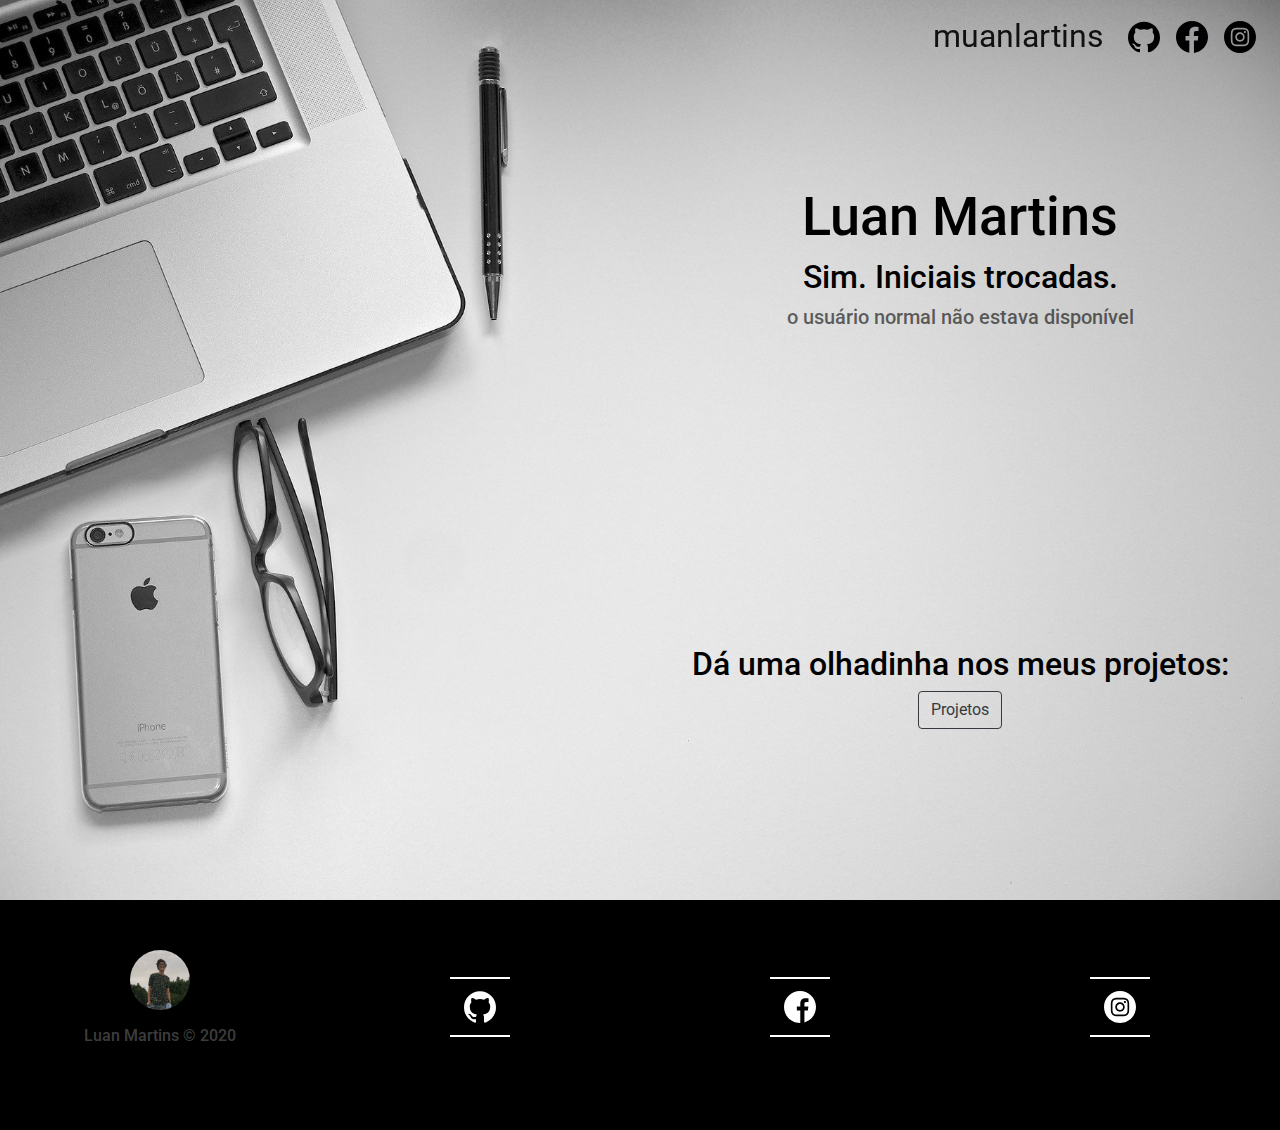
==== commit c816f6ec: "Added some css animations" ====
--- a/index.html
+++ b/index.html
@@ -32,7 +32,7 @@
         </div>
         <div class="d-flex flex-column justify-content-center ml-auto w-custom h-50">
             <h2 class="header-text align-self-center" id="text-4">Dá uma olhadinha nos meus projetos:</h2>
-            <a class="align-self-center" href="#"><button class="btn btn-outline-dark align-self-center">Projetos</button></a>
+            <a class="align-self-center" href="projetos"><button class="btn btn-outline-dark align-self-center">Projetos</button></a>
         </div>
     </div>
     <footer class="d-flex flex-row main-footer">
--- a/css/style.css
+++ b/css/style.css
@@ -10,6 +10,7 @@
 
 .copyright{
     color: rgba(211, 211, 211, 0.3);
+    font-size: 4px;
 }
 
 div .secret-text{
@@ -27,8 +28,8 @@
 }
 
 .footer-selfdescription-image{
-    width: 100px;
-    border-radius: 50px;
+    width: 30px;
+    border-radius: 15px;
 }
 
 .footer-social-media-icon{
@@ -147,6 +148,10 @@
     transition-property: all;
 }
 
+.secret-text{
+    font-size: 4px;
+}
+
 #text-1{
     font-size: 36px;
 }
@@ -170,6 +175,15 @@
 
 @media only screen and (min-width: 380px){
 
+    .copyright{
+        font-size: 6px;
+    }
+
+    .footer-selfdescription-image{
+        width: 35px;
+        border-radius: 17.5px;
+    }
+
     .footer-social-media-icon{
         width: 42px;
         height: 42px;
@@ -179,6 +193,10 @@
         height: 90px;
     }
 
+    .secret-text{
+        font-size: 6px;
+    }
+
     #text-1{
         font-size: 40px;
     }
@@ -210,12 +228,25 @@
 }
 
 @media only screen and (min-width: 490px){
+
+    .copyright{
+        font-size: 8px;
+    }
+
+    .footer-selfdescription-image{
+        width: 40px;
+        border-radius: 20px;
+    }
 
     .footer-social-media-icon{
         width: 44px;
         height: 44px;
     }
 
+    .secret-text{
+        font-size: 8px;
+    }
+
     .main-footer{
         height: 100px;
     }
@@ -251,6 +282,15 @@
 }
 
 @media only screen and (min-width: 576px){
+
+    .copyright{
+        font-size: 10px;
+    }
+
+    .footer-selfdescription-image{
+        width: 45px;
+        border-radius: 22.5px;
+    }
 
     .footer-social-media-icon{
         width: 48px;
@@ -261,6 +301,10 @@
         height: 120px;
     }
 
+    .secret-text{
+        font-size: 10px;
+    }
+
     #text-1{
         font-size: 48px;
     }
@@ -292,6 +336,15 @@
 }
 
 @media only screen and (min-width: 768px){
+
+    .copyright{
+        font-size: 12px;
+    }
+
+    .footer-selfdescription-image{
+        width: 50px;
+        border-radius: 25px;
+    }
 
     .footer-social-media-icon{
         width: 52px;
@@ -302,6 +355,10 @@
         height: 150px;
     }
 
+    .secret-text{
+        font-size: 12px;
+    }
+
     #text-1{
         font-size: 50px;
     }
@@ -332,6 +389,15 @@
 }
 
 @media only screen and (min-width: 992px){
+
+    .copyright{
+        font-size: 14px;
+    }
+
+    .footer-selfdescription-image{
+        width: 55px;
+        border-radius: 27.5px;
+    }
 
     .footer-social-media-icon{
         width: 56px;
@@ -342,6 +408,10 @@
         height: 180px;
     }
 
+    .secret-text{
+        font-size: 14px;
+    }
+
     #text-1{
         font-size: 52px;
     }
@@ -372,6 +442,15 @@
 }
 
 @media only screen and (min-width: 1200px){
+
+    .copyright{
+        font-size: 16px;
+    }
+
+    .footer-selfdescription-image{
+        width: 60px;
+        border-radius: 30px;
+    }
 
     .footer-social-media-icon{
         width: 60px;
@@ -382,6 +461,10 @@
         height: 230px;
     }
 
+    .secret-text{
+        font-size: 16px;
+    }
+
     #text-1{
         font-size: 54px;
     }
